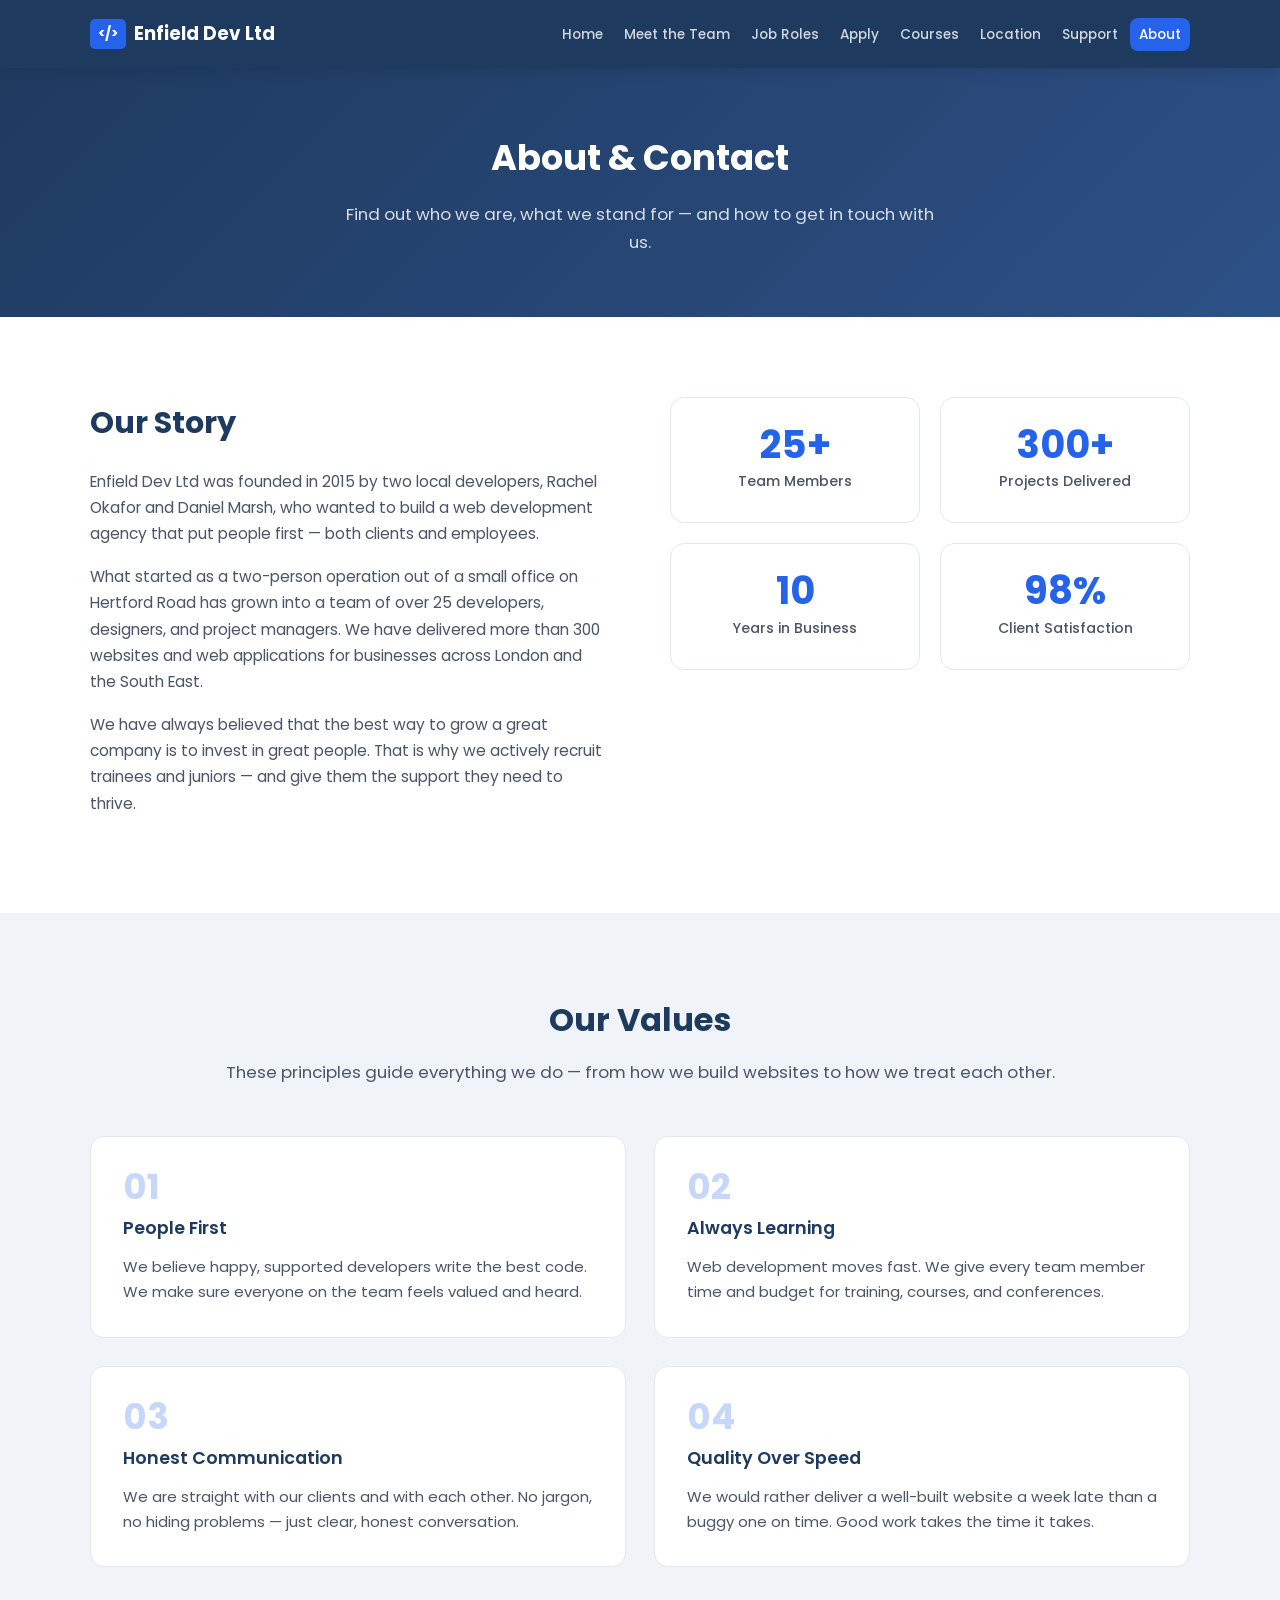
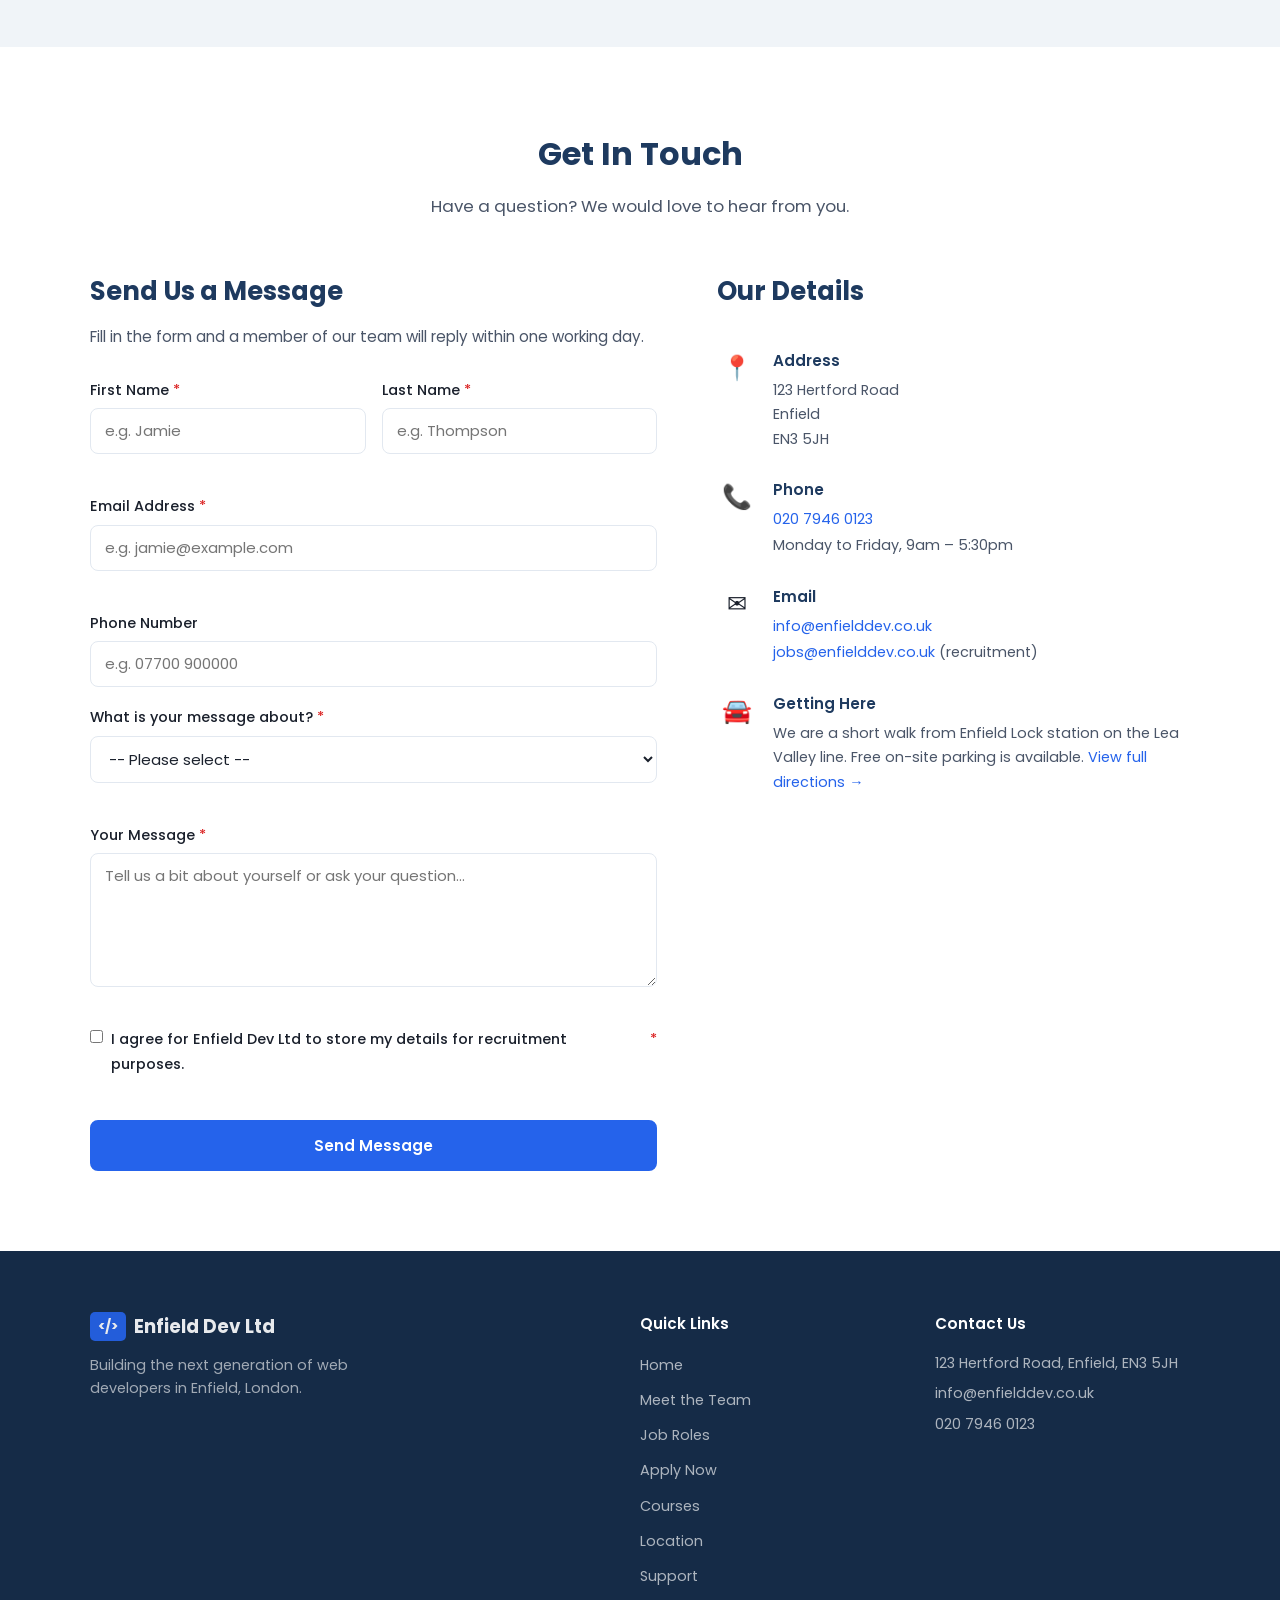
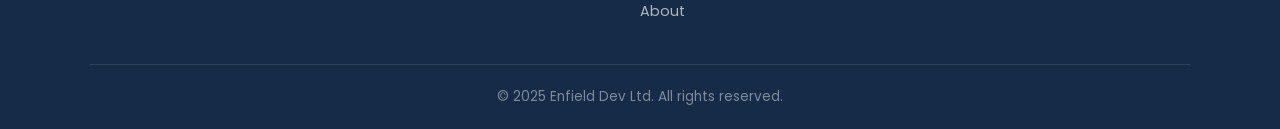
==== about-contact.html @ fc21119b "Add files via upload" ====
<!DOCTYPE html>
<html lang="en">
<head>
  <meta charset="UTF-8" />
  <meta name="viewport" content="width=device-width, initial-scale=1.0" />
  <title>About &amp; Contact | Enfield Dev Ltd</title>
  <meta name="description" content="Learn about Enfield Dev Ltd and get in touch. Our story, our values, and how to reach us." />
  <link rel="preconnect" href="https://fonts.googleapis.com" />
  <link rel="preconnect" href="https://fonts.gstatic.com" crossorigin />
  <link href="https://fonts.googleapis.com/css2?family=Poppins:wght@400;500;600;700&display=swap" rel="stylesheet" />
  <link rel="stylesheet" href="css/style.css" />
</head>
<body>

  <header class="site-header">
    <div class="container">
      <a href="index.html" class="logo">
        <span class="logo-icon">&lt;/&gt;</span>
        Enfield Dev Ltd
      </a>
      <button class="nav-toggle" id="navToggle" aria-label="Open navigation menu">
        <span></span><span></span><span></span>
      </button>
      <nav class="main-nav" id="mainNav">
        <ul>
          <li><a href="index.html">Home</a></li>
          <li><a href="team.html">Meet the Team</a></li>
          <li><a href="job-role.html">Job Roles</a></li>
          <li><a href="apply.html">Apply</a></li>
          <li><a href="courses.html">Courses</a></li>
          <li><a href="location.html">Location</a></li>
          <li><a href="support.html">Support</a></li>
          <li><a href="about-contact.html" class="active">About</a></li>
        </ul>
      </nav>
    </div>
  </header>

  <section class="page-hero">
    <div class="container">
      <h1>About &amp; Contact</h1>
      <p>Find out who we are, what we stand for — and how to get in touch with us.</p>
    </div>
  </section>

  <!-- ===== OUR STORY ===== -->
  <section class="section-padding">
    <div class="container">
      <div class="two-column">
        <div class="two-column-text">
          <h2>Our Story</h2>
          <p>
            Enfield Dev Ltd was founded in 2015 by two local developers, Rachel Okafor and Daniel Marsh,
            who wanted to build a web development agency that put people first — both clients and employees.
          </p>
          <p>
            What started as a two-person operation out of a small office on Hertford Road has grown into
            a team of over 25 developers, designers, and project managers. We have delivered more than
            300 websites and web applications for businesses across London and the South East.
          </p>
          <p>
            We have always believed that the best way to grow a great company is to invest in great people.
            That is why we actively recruit trainees and juniors — and give them the support they need to thrive.
          </p>
        </div>
        <div class="two-column-stats">
          <div class="stat-box">
            <div class="stat-number">25+</div>
            <div class="stat-label">Team Members</div>
          </div>
          <div class="stat-box">
            <div class="stat-number">300+</div>
            <div class="stat-label">Projects Delivered</div>
          </div>
          <div class="stat-box">
            <div class="stat-number">10</div>
            <div class="stat-label">Years in Business</div>
          </div>
          <div class="stat-box">
            <div class="stat-number">98%</div>
            <div class="stat-label">Client Satisfaction</div>
          </div>
        </div>
      </div>
    </div>
  </section>

  <!-- ===== OUR VALUES ===== -->
  <section class="section-padding bg-light">
    <div class="container">
      <h2 class="section-title">Our Values</h2>
      <p class="section-subtitle">These principles guide everything we do — from how we build websites to how we treat each other.</p>

      <div class="values-grid">
        <div class="value-item">
          <div class="value-number">01</div>
          <h3>People First</h3>
          <p>We believe happy, supported developers write the best code. We make sure everyone on the team feels valued and heard.</p>
        </div>
        <div class="value-item">
          <div class="value-number">02</div>
          <h3>Always Learning</h3>
          <p>Web development moves fast. We give every team member time and budget for training, courses, and conferences.</p>
        </div>
        <div class="value-item">
          <div class="value-number">03</div>
          <h3>Honest Communication</h3>
          <p>We are straight with our clients and with each other. No jargon, no hiding problems — just clear, honest conversation.</p>
        </div>
        <div class="value-item">
          <div class="value-number">04</div>
          <h3>Quality Over Speed</h3>
          <p>We would rather deliver a well-built website a week late than a buggy one on time. Good work takes the time it takes.</p>
        </div>
      </div>
    </div>
  </section>

  <!-- ===== CONTACT SECTION ===== -->
  <section class="section-padding">
    <div class="container">
      <h2 class="section-title">Get In Touch</h2>
      <p class="section-subtitle">Have a question? We would love to hear from you.</p>

      <div class="contact-layout">

        <!-- Contact Form -->
        <div class="contact-form-wrapper">
          <h2>Send Us a Message</h2>
          <p class="form-intro">Fill in the form and a member of our team will reply within one working day.</p>

          <div class="form-success" id="formSuccess" style="display: none;">
            <p>&#10004; Thank you! Your message has been sent. We will be in touch shortly.</p>
          </div>

          <form id="contactForm" class="contact-form" novalidate>

            <div class="form-row">
              <div class="form-group">
                <label for="firstName">First Name <span class="required">*</span></label>
                <input type="text" id="firstName" name="firstName" placeholder="e.g. Jamie" />
                <span class="field-error" id="firstNameError"></span>
              </div>
              <div class="form-group">
                <label for="lastName">Last Name <span class="required">*</span></label>
                <input type="text" id="lastName" name="lastName" placeholder="e.g. Thompson" />
                <span class="field-error" id="lastNameError"></span>
              </div>
            </div>

            <div class="form-group">
              <label for="email">Email Address <span class="required">*</span></label>
              <input type="email" id="email" name="email" placeholder="e.g. jamie@example.com" />
              <span class="field-error" id="emailError"></span>
            </div>

            <div class="form-group">
              <label for="phone">Phone Number</label>
              <input type="tel" id="phone" name="phone" placeholder="e.g. 07700 900000" />
            </div>

            <div class="form-group">
              <label for="role">What is your message about? <span class="required">*</span></label>
              <select id="role" name="role">
                <option value="">-- Please select --</option>
                <option value="trainee">Applying for Trainee Web Developer</option>
                <option value="frontend">Applying for Junior Front-End Developer</option>
                <option value="fullstack">Applying for Junior Full-Stack Developer</option>
                <option value="general">General Enquiry</option>
              </select>
              <span class="field-error" id="roleError"></span>
            </div>

            <div class="form-group">
              <label for="message">Your Message <span class="required">*</span></label>
              <textarea id="message" name="message" rows="5" placeholder="Tell us a bit about yourself or ask your question..."></textarea>
              <span class="field-error" id="messageError"></span>
            </div>

            <div class="form-group form-group-checkbox">
              <label class="checkbox-label">
                <input type="checkbox" id="consent" name="consent" />
                I agree for Enfield Dev Ltd to store my details for recruitment purposes. <span class="required">*</span>
              </label>
              <span class="field-error" id="consentError"></span>
            </div>

            <button type="submit" class="btn btn-primary btn-full">Send Message</button>

          </form>
        </div>

        <!-- Contact Info -->
        <div class="contact-info">
          <h2>Our Details</h2>

          <div class="info-item">
            <div class="info-icon">&#128205;</div>
            <div>
              <h3>Address</h3>
              <p>123 Hertford Road<br />Enfield<br />EN3 5JH</p>
            </div>
          </div>

          <div class="info-item">
            <div class="info-icon">&#128222;</div>
            <div>
              <h3>Phone</h3>
              <p><a href="tel:02079460123">020 7946 0123</a></p>
              <p class="info-note">Monday to Friday, 9am &ndash; 5:30pm</p>
            </div>
          </div>

          <div class="info-item">
            <div class="info-icon">&#9993;</div>
            <div>
              <h3>Email</h3>
              <p><a href="mailto:info@enfielddev.co.uk">info@enfielddev.co.uk</a></p>
              <p><a href="mailto:jobs@enfielddev.co.uk">jobs@enfielddev.co.uk</a> (recruitment)</p>
            </div>
          </div>

          <div class="info-item">
            <div class="info-icon">&#128664;</div>
            <div>
              <h3>Getting Here</h3>
              <p>We are a short walk from Enfield Lock station on the Lea Valley line. Free on-site parking is available. <a href="location.html">View full directions &rarr;</a></p>
            </div>
          </div>
        </div>

      </div>
    </div>
  </section>

  <footer class="site-footer">
    <div class="container">
      <div class="footer-grid">
        <div class="footer-brand">
          <a href="index.html" class="logo logo-light">
            <span class="logo-icon">&lt;/&gt;</span>
            Enfield Dev Ltd
          </a>
          <p>Building the next generation of web developers in Enfield, London.</p>
        </div>
        <div class="footer-links">
          <h4>Quick Links</h4>
          <ul>
            <li><a href="index.html">Home</a></li>
            <li><a href="team.html">Meet the Team</a></li>
            <li><a href="job-role.html">Job Roles</a></li>
            <li><a href="apply.html">Apply Now</a></li>
            <li><a href="courses.html">Courses</a></li>
            <li><a href="location.html">Location</a></li>
            <li><a href="support.html">Support</a></li>
            <li><a href="about-contact.html">About</a></li>
          </ul>
        </div>
        <div class="footer-contact-info">
          <h4>Contact Us</h4>
          <p>123 Hertford Road, Enfield, EN3 5JH</p>
          <p>info@enfielddev.co.uk</p>
          <p>020 7946 0123</p>
        </div>
      </div>
      <div class="footer-bottom">
        <p>&copy; 2025 Enfield Dev Ltd. All rights reserved.</p>
      </div>
    </div>
  </footer>

  <script src="js/script.js"></script>
</body>
</html>
---- css/style.css ----
/* ==========================================================================
   style.css — Shared stylesheet for Enfield Dev Ltd
   ========================================================================== */

/* --------------------------------------------------------------------------
   1. CSS VARIABLES (custom properties)
   -------------------------------------------------------------------------- */
:root {
  --primary:       #1e3a5f;   /* dark navy — main brand colour */
  --primary-dark:  #152b47;   /* darker shade for hover states */
  --accent:        #2563eb;   /* blue — buttons, links, highlights */
  --accent-hover:  #1d4ed8;   /* darker blue for hover */
  --light-bg:      #f0f4f8;   /* off-white section backgrounds */
  --white:         #ffffff;
  --text-dark:     #1a202c;   /* main body text */
  --text-medium:   #4a5568;   /* secondary text */
  --text-light:    #718096;   /* subtle captions */
  --border:        #e2e8f0;   /* dividers and card borders */
  --success:       #16a34a;   /* green for success messages */
  --error-red:     #dc2626;   /* red for form validation errors */
  --shadow-sm:     0 1px 3px rgba(0, 0, 0, 0.08);
  --shadow-md:     0 4px 12px rgba(0, 0, 0, 0.10);
  --shadow-lg:     0 8px 24px rgba(0, 0, 0, 0.12);
  --radius:        8px;
  --radius-lg:     14px;
}

/* --------------------------------------------------------------------------
   2. RESET & BASE STYLES
   -------------------------------------------------------------------------- */
*, *::before, *::after {
  box-sizing: border-box;
  margin: 0;
  padding: 0;
}

html {
  scroll-behavior: smooth;
}

body {
  font-family: 'Poppins', sans-serif;
  font-size: 16px;
  line-height: 1.7;
  color: var(--text-dark);
  background-color: var(--white);
}

img {
  max-width: 100%;
  display: block;
}

a {
  color: var(--accent);
  text-decoration: none;
}

a:hover {
  text-decoration: underline;
}

ul {
  list-style: none;
}

/* --------------------------------------------------------------------------
   3. LAYOUT HELPERS
   -------------------------------------------------------------------------- */
.container {
  max-width: 1140px;
  margin: 0 auto;
  padding: 0 20px;
}

.section-padding {
  padding: 80px 0;
}

.section-padding-small {
  padding: 30px 0;
}

.bg-light {
  background-color: var(--light-bg);
}

/* --------------------------------------------------------------------------
   4. TYPOGRAPHY HELPERS
   -------------------------------------------------------------------------- */
.section-title {
  font-size: 2rem;
  font-weight: 700;
  color: var(--primary);
  text-align: center;
  margin-bottom: 10px;
}

.section-subtitle {
  font-size: 1.05rem;
  color: var(--text-medium);
  text-align: center;
  margin-bottom: 50px;
}

.highlight {
  color: var(--accent);
}

/* --------------------------------------------------------------------------
   5. BUTTONS
   -------------------------------------------------------------------------- */
.btn {
  display: inline-block;
  padding: 12px 28px;
  border-radius: var(--radius);
  font-family: 'Poppins', sans-serif;
  font-size: 0.95rem;
  font-weight: 600;
  text-decoration: none;
  cursor: pointer;
  border: 2px solid transparent;
  transition: background-color 0.2s ease, color 0.2s ease, border-color 0.2s ease, transform 0.1s ease;
}

.btn:hover {
  text-decoration: none;
  transform: translateY(-1px);
}

/* Primary button — solid blue */
.btn-primary {
  background-color: var(--accent);
  color: var(--white);
  border-color: var(--accent);
}

.btn-primary:hover {
  background-color: var(--accent-hover);
  border-color: var(--accent-hover);
}

/* Outline button — transparent with border */
.btn-outline {
  background-color: transparent;
  color: var(--accent);
  border-color: var(--accent);
}

.btn-outline:hover {
  background-color: var(--accent);
  color: var(--white);
}

/* White button — for use on dark/coloured backgrounds */
.btn-white {
  background-color: var(--white);
  color: var(--primary);
  border-color: var(--white);
}

.btn-white:hover {
  background-color: var(--light-bg);
}

/* Small variant */
.btn-small {
  padding: 8px 18px;
  font-size: 0.875rem;
}

/* Full-width on mobile */
.btn-full {
  width: 100%;
  text-align: center;
}

/* --------------------------------------------------------------------------
   6. BADGES
   -------------------------------------------------------------------------- */
.badge {
  display: inline-block;
  padding: 4px 12px;
  border-radius: 20px;
  font-size: 0.78rem;
  font-weight: 600;
  text-transform: uppercase;
  letter-spacing: 0.05em;
  white-space: nowrap;
}

.badge-green {
  background-color: #dcfce7;
  color: #15803d;
}

.badge-blue {
  background-color: #dbeafe;
  color: #1d4ed8;
}

/* --------------------------------------------------------------------------
   7. SITE HEADER & NAVIGATION
   -------------------------------------------------------------------------- */
.site-header {
  background-color: var(--primary);
  position: sticky;
  top: 0;
  z-index: 100;
  box-shadow: var(--shadow-md);
}

.site-header .container {
  display: flex;
  align-items: center;
  justify-content: space-between;
  height: 68px;
}

/* Logo */
.logo {
  display: flex;
  align-items: center;
  gap: 8px;
  font-size: 1.15rem;
  font-weight: 700;
  color: var(--white);
  text-decoration: none;
  flex-shrink: 0;
}

.logo:hover {
  text-decoration: none;
  color: var(--white);
  opacity: 0.9;
}

.logo-icon {
  background-color: var(--accent);
  color: var(--white);
  padding: 3px 8px;
  border-radius: 5px;
  font-size: 0.85rem;
  font-weight: 700;
}

/* Light logo variant (footer) */
.logo-light {
  color: var(--white);
  opacity: 0.9;
}

.logo-light:hover {
  opacity: 1;
}

/* Main navigation */
.main-nav ul {
  display: flex;
  gap: 3px;
  align-items: center;
}

.main-nav a {
  color: rgba(255, 255, 255, 0.8);
  text-decoration: none;
  font-size: 0.85rem;
  font-weight: 500;
  padding: 7px 9px;
  border-radius: var(--radius);
  transition: color 0.2s, background-color 0.2s;
}

.main-nav a:hover {
  color: var(--white);
  background-color: rgba(255, 255, 255, 0.1);
  text-decoration: none;
}

.main-nav a.active {
  color: var(--white);
  background-color: var(--accent);
}

/* Hamburger toggle button (hidden on desktop) */
.nav-toggle {
  display: none;
  flex-direction: column;
  justify-content: space-between;
  width: 28px;
  height: 20px;
  background: none;
  border: none;
  cursor: pointer;
  padding: 0;
}

.nav-toggle span {
  display: block;
  height: 2px;
  width: 100%;
  background-color: var(--white);
  border-radius: 2px;
  transition: transform 0.25s ease, opacity 0.25s ease;
}

/* Animate hamburger into an X when open */
.nav-toggle.open span:nth-child(1) {
  transform: translateY(9px) rotate(45deg);
}
.nav-toggle.open span:nth-child(2) {
  opacity: 0;
}
.nav-toggle.open span:nth-child(3) {
  transform: translateY(-9px) rotate(-45deg);
}

/* --------------------------------------------------------------------------
   8. HERO SECTION
   -------------------------------------------------------------------------- */
.hero {
  background: linear-gradient(135deg, var(--primary) 0%, #2d5086 100%);
  color: var(--white);
  padding: 90px 0;
}

.hero-inner {
  display: grid;
  grid-template-columns: 1fr 1fr;
  gap: 60px;
  align-items: center;
}

.hero-content h1 {
  font-size: 2.6rem;
  font-weight: 700;
  line-height: 1.25;
  margin-bottom: 20px;
  color: var(--white);
}

.hero-text {
  font-size: 1.05rem;
  color: rgba(255, 255, 255, 0.85);
  margin-bottom: 35px;
  max-width: 520px;
}

.hero-buttons {
  display: flex;
  gap: 15px;
  flex-wrap: wrap;
}

/* Decorative code card in the hero */
.hero-visual {
  display: flex;
  justify-content: center;
}

.code-card {
  background-color: #0f1d30;
  border-radius: var(--radius-lg);
  overflow: hidden;
  width: 100%;
  max-width: 420px;
  box-shadow: var(--shadow-lg);
}

.code-bar {
  background-color: #1c2d3e;
  padding: 10px 14px;
  display: flex;
  gap: 7px;
  align-items: center;
}

.dot {
  width: 12px;
  height: 12px;
  border-radius: 50%;
}
.dot-red    { background-color: #ff5f57; }
.dot-yellow { background-color: #febc2e; }
.dot-green  { background-color: #28c840; }

.code-block {
  padding: 20px 24px;
  font-family: 'Courier New', Courier, monospace;
  font-size: 0.875rem;
  line-height: 1.7;
  overflow-x: auto;
}

.code-block code {
  white-space: pre;
}

/* Syntax colour helpers */
.c-purple { color: #c084fc; }
.c-blue   { color: #60a5fa; }
.c-green  { color: #4ade80; }
.c-grey   { color: #6b7280; }

/* --------------------------------------------------------------------------
   9. BENEFIT CARDS GRID
   -------------------------------------------------------------------------- */
.cards-grid {
  display: grid;
  grid-template-columns: repeat(3, 1fr);
  gap: 24px;
}

.card {
  background-color: var(--white);
  border: 1px solid var(--border);
  border-radius: var(--radius-lg);
  padding: 30px;
  text-align: center;
  transition: box-shadow 0.2s ease, transform 0.2s ease;
}

.card:hover {
  box-shadow: var(--shadow-md);
  transform: translateY(-3px);
}

.card-icon {
  font-size: 2.5rem;
  margin-bottom: 14px;
}

.card h3 {
  font-size: 1.1rem;
  font-weight: 600;
  color: var(--primary);
  margin-bottom: 10px;
}

.card p {
  font-size: 0.93rem;
  color: var(--text-medium);
  line-height: 1.6;
}

/* --------------------------------------------------------------------------
   10. JOB CARDS (homepage)
   -------------------------------------------------------------------------- */
.job-list {
  display: flex;
  flex-direction: column;
  gap: 20px;
  margin-bottom: 40px;
}

.job-card {
  background-color: var(--white);
  border: 1px solid var(--border);
  border-radius: var(--radius-lg);
  padding: 28px;
  transition: box-shadow 0.2s ease;
}

.job-card:hover {
  box-shadow: var(--shadow-md);
}

.job-card-header {
  display: flex;
  justify-content: space-between;
  align-items: flex-start;
  gap: 16px;
  margin-bottom: 12px;
  flex-wrap: wrap;
}

.job-title {
  font-size: 1.15rem;
  font-weight: 600;
  color: var(--primary);
  margin-bottom: 4px;
}

.job-meta {
  font-size: 0.875rem;
  color: var(--text-medium);
  margin-top: 4px;
}

.job-card p {
  font-size: 0.95rem;
  color: var(--text-medium);
  margin-bottom: 18px;
}

.section-cta {
  text-align: center;
  margin-top: 10px;
}

/* --------------------------------------------------------------------------
   11. TESTIMONIALS
   -------------------------------------------------------------------------- */
.testimonial-grid {
  display: grid;
  grid-template-columns: repeat(4, 1fr);
  gap: 24px;
}

.testimonial-card {
  background-color: var(--white);
  border: 1px solid var(--border);
  border-radius: var(--radius-lg);
  padding: 30px;
  font-style: normal;
  transition: box-shadow 0.2s ease;
}

.testimonial-card:hover {
  box-shadow: var(--shadow-md);
}

.testimonial-card p {
  font-size: 0.95rem;
  color: var(--text-dark);
  line-height: 1.75;
  margin-bottom: 24px;
  font-style: italic;
}

.testimonial-card footer {
  display: flex;
  align-items: center;
  gap: 14px;
}

.testimonial-avatar {
  width: 44px;
  height: 44px;
  border-radius: 50%;
  background-color: var(--accent);
  color: var(--white);
  display: flex;
  align-items: center;
  justify-content: center;
  font-size: 0.8rem;
  font-weight: 700;
  flex-shrink: 0;
}

.testimonial-card footer strong {
  display: block;
  font-size: 0.9rem;
  color: var(--text-dark);
}

.testimonial-card footer span {
  font-size: 0.8rem;
  color: var(--text-light);
}

/* --------------------------------------------------------------------------
   12. CTA BANNER
   -------------------------------------------------------------------------- */
.cta-banner {
  background: linear-gradient(135deg, var(--accent) 0%, #1d4ed8 100%);
  color: var(--white);
  padding: 70px 0;
  text-align: center;
}

.cta-banner h2 {
  font-size: 2rem;
  font-weight: 700;
  margin-bottom: 12px;
  color: var(--white);
}

.cta-banner p {
  font-size: 1.05rem;
  color: rgba(255, 255, 255, 0.85);
  margin-bottom: 30px;
}

/* --------------------------------------------------------------------------
   13. PAGE HERO (inner pages)
   -------------------------------------------------------------------------- */
.page-hero {
  background: linear-gradient(135deg, var(--primary) 0%, #2d5086 100%);
  color: var(--white);
  padding: 60px 0;
  text-align: center;
}

.page-hero h1 {
  font-size: 2.2rem;
  font-weight: 700;
  color: var(--white);
  margin-bottom: 12px;
}

.page-hero p {
  font-size: 1.05rem;
  color: rgba(255, 255, 255, 0.82);
  max-width: 600px;
  margin: 0 auto;
}

/* --------------------------------------------------------------------------
   14. ABOUT PAGE — TWO COLUMN LAYOUT
   -------------------------------------------------------------------------- */
.two-column {
  display: grid;
  grid-template-columns: 1fr 1fr;
  gap: 60px;
  align-items: start;
}

.two-column-text h2 {
  font-size: 1.9rem;
  font-weight: 700;
  color: var(--primary);
  margin-bottom: 20px;
}

.two-column-text p {
  color: var(--text-medium);
  margin-bottom: 16px;
  font-size: 0.97rem;
}

/* Stats grid inside the two-column layout */
.two-column-stats {
  display: grid;
  grid-template-columns: 1fr 1fr;
  gap: 20px;
}

.stat-box {
  background-color: var(--white);
  border: 1px solid var(--border);
  border-radius: var(--radius-lg);
  padding: 28px 20px;
  text-align: center;
}

.stat-number {
  font-size: 2.4rem;
  font-weight: 700;
  color: var(--accent);
  line-height: 1;
  margin-bottom: 6px;
}

.stat-label {
  font-size: 0.88rem;
  color: var(--text-medium);
  font-weight: 500;
}

/* --------------------------------------------------------------------------
   15. ABOUT PAGE — VALUES
   -------------------------------------------------------------------------- */
.values-grid {
  display: grid;
  grid-template-columns: repeat(2, 1fr);
  gap: 28px;
}

.value-item {
  background-color: var(--white);
  border: 1px solid var(--border);
  border-radius: var(--radius-lg);
  padding: 32px;
}

.value-number {
  font-size: 2.2rem;
  font-weight: 700;
  color: var(--accent);
  opacity: 0.25;
  line-height: 1;
  margin-bottom: 10px;
}

.value-item h3 {
  font-size: 1.1rem;
  font-weight: 600;
  color: var(--primary);
  margin-bottom: 10px;
}

.value-item p {
  font-size: 0.93rem;
  color: var(--text-medium);
}

/* --------------------------------------------------------------------------
   16. ABOUT PAGE — TEAM
   -------------------------------------------------------------------------- */
.team-grid {
  display: grid;
  grid-template-columns: repeat(4, 1fr);
  gap: 24px;
}

.team-card {
  background-color: var(--white);
  border: 1px solid var(--border);
  border-radius: var(--radius-lg);
  padding: 28px 20px;
  text-align: center;
  transition: box-shadow 0.2s ease;
}

.team-card:hover {
  box-shadow: var(--shadow-md);
}

.team-avatar {
  width: 70px;
  height: 70px;
  border-radius: 50%;
  color: var(--white);
  display: flex;
  align-items: center;
  justify-content: center;
  font-size: 1.1rem;
  font-weight: 700;
  margin: 0 auto 16px;
}

.team-card h3 {
  font-size: 1rem;
  font-weight: 600;
  color: var(--primary);
  margin-bottom: 4px;
}

.team-role {
  font-size: 0.83rem;
  color: var(--accent);
  font-weight: 500;
  margin-bottom: 12px;
}

.team-card p {
  font-size: 0.875rem;
  color: var(--text-medium);
  line-height: 1.6;
}

/* --------------------------------------------------------------------------
   17. ABOUT PAGE — TECH STACK
   -------------------------------------------------------------------------- */
.tech-grid {
  display: flex;
  flex-wrap: wrap;
  gap: 14px;
  justify-content: center;
}

.tech-item {
  background-color: var(--white);
  border: 2px solid var(--border);
  border-radius: var(--radius);
  padding: 10px 22px;
  transition: border-color 0.2s, background-color 0.2s;
}

.tech-item:hover {
  border-color: var(--accent);
  background-color: #eff6ff;
}

.tech-label {
  font-size: 0.95rem;
  font-weight: 600;
  color: var(--primary);
}

/* --------------------------------------------------------------------------
   18. JOBS PAGE — FILTER BAR
   -------------------------------------------------------------------------- */
.filter-bar {
  display: flex;
  align-items: center;
  gap: 16px;
  flex-wrap: wrap;
}

.filter-buttons {
  display: flex;
  gap: 10px;
  flex-wrap: wrap;
}

.filter-btn {
  padding: 8px 20px;
  border: 2px solid var(--border);
  border-radius: 24px;
  background-color: var(--white);
  font-family: 'Poppins', sans-serif;
  font-size: 0.875rem;
  font-weight: 500;
  color: var(--text-medium);
  cursor: pointer;
  transition: border-color 0.2s, background-color 0.2s, color 0.2s;
}

.filter-btn:hover {
  border-color: var(--accent);
  color: var(--accent);
}

.filter-btn.active {
  background-color: var(--accent);
  border-color: var(--accent);
  color: var(--white);
}

/* --------------------------------------------------------------------------
   19. JOBS PAGE — FULL JOB CARDS
   -------------------------------------------------------------------------- */
.job-full-card {
  background-color: var(--white);
  border: 1px solid var(--border);
  border-radius: var(--radius-lg);
  padding: 36px;
  margin-bottom: 28px;
  transition: box-shadow 0.2s ease;
}

.job-full-card:hover {
  box-shadow: var(--shadow-md);
}

/* Hidden class used by JS filter */
.job-full-card.hidden {
  display: none;
}

.job-full-header {
  display: flex;
  justify-content: space-between;
  align-items: flex-start;
  gap: 16px;
  margin-bottom: 28px;
  padding-bottom: 24px;
  border-bottom: 1px solid var(--border);
  flex-wrap: wrap;
}

.job-full-header h2 {
  font-size: 1.5rem;
  font-weight: 700;
  color: var(--primary);
  margin-top: 8px;
  margin-bottom: 4px;
}

.job-full-body {
  display: grid;
  grid-template-columns: 1fr 1fr;
  gap: 28px;
}

.job-section h3 {
  font-size: 1rem;
  font-weight: 600;
  color: var(--primary);
  margin-bottom: 10px;
  padding-bottom: 6px;
  border-bottom: 2px solid var(--light-bg);
}

.job-section p {
  font-size: 0.93rem;
  color: var(--text-medium);
  margin-bottom: 12px;
}

.job-list-items {
  list-style: none;
  padding: 0;
}

.job-list-items li {
  font-size: 0.93rem;
  color: var(--text-medium);
  padding: 5px 0 5px 22px;
  position: relative;
}

.job-list-items li::before {
  content: "✓";
  position: absolute;
  left: 0;
  color: var(--success);
  font-weight: 700;
}

/* --------------------------------------------------------------------------
   20. JOBS PAGE — APPLICATION PROCESS
   -------------------------------------------------------------------------- */
.process-steps {
  display: flex;
  align-items: flex-start;
  gap: 0;
  flex-wrap: wrap;
  justify-content: center;
}

.process-step {
  flex: 1;
  min-width: 180px;
  max-width: 220px;
  text-align: center;
  padding: 0 10px;
}

.step-number {
  width: 56px;
  height: 56px;
  border-radius: 50%;
  background-color: var(--accent);
  color: var(--white);
  font-size: 1.3rem;
  font-weight: 700;
  display: flex;
  align-items: center;
  justify-content: center;
  margin: 0 auto 14px;
}

.process-step h3 {
  font-size: 1rem;
  font-weight: 600;
  color: var(--primary);
  margin-bottom: 8px;
}

.process-step p {
  font-size: 0.88rem;
  color: var(--text-medium);
  line-height: 1.55;
}

.process-arrow {
  font-size: 1.5rem;
  color: var(--border);
  align-self: center;
  padding: 0 4px;
  margin-top: -30px;
}

/* --------------------------------------------------------------------------
   21. CONTACT PAGE — LAYOUT
   -------------------------------------------------------------------------- */
.contact-layout {
  display: grid;
  grid-template-columns: 1.2fr 1fr;
  gap: 60px;
  align-items: start;
}

.contact-form-wrapper h2,
.contact-info h2 {
  font-size: 1.6rem;
  font-weight: 700;
  color: var(--primary);
  margin-bottom: 10px;
}

.form-intro {
  color: var(--text-medium);
  margin-bottom: 28px;
  font-size: 0.95rem;
}

/* Contact form styles */
.contact-form {
  display: flex;
  flex-direction: column;
  gap: 18px;
}

.form-row {
  display: grid;
  grid-template-columns: 1fr 1fr;
  gap: 18px;
}

.form-group {
  display: flex;
  flex-direction: column;
  gap: 6px;
}

.form-group label {
  font-size: 0.9rem;
  font-weight: 500;
  color: var(--text-dark);
}

.required {
  color: var(--error-red);
}

.form-group input,
.form-group select,
.form-group textarea {
  width: 100%;
  padding: 11px 14px;
  border: 1.5px solid var(--border);
  border-radius: var(--radius);
  font-family: 'Poppins', sans-serif;
  font-size: 0.93rem;
  color: var(--text-dark);
  background-color: var(--white);
  transition: border-color 0.2s, box-shadow 0.2s;
  appearance: auto;
}

.form-group input:focus,
.form-group select:focus,
.form-group textarea:focus {
  outline: none;
  border-color: var(--accent);
  box-shadow: 0 0 0 3px rgba(37, 99, 235, 0.12);
}

/* Red border on invalid field after attempted submit */
.form-group input.invalid,
.form-group select.invalid,
.form-group textarea.invalid {
  border-color: var(--error-red);
}

.field-error {
  font-size: 0.8rem;
  color: var(--error-red);
  min-height: 16px;
}

/* Checkbox group */
.form-group-checkbox {
  flex-direction: row;
  align-items: flex-start;
  gap: 10px;
  flex-wrap: wrap;
}

.checkbox-label {
  font-size: 0.88rem;
  color: var(--text-medium);
  cursor: pointer;
  display: flex;
  align-items: flex-start;
  gap: 8px;
}

.checkbox-label input[type="checkbox"] {
  width: auto;
  flex-shrink: 0;
  margin-top: 3px;
  accent-color: var(--accent);
}

/* Success banner */
.form-success {
  background-color: #dcfce7;
  border: 1px solid #86efac;
  border-radius: var(--radius);
  padding: 16px 20px;
  margin-bottom: 24px;
}

.form-success p {
  color: #15803d;
  font-size: 0.95rem;
  font-weight: 500;
}

/* Contact info sidebar */
.contact-info {
  display: flex;
  flex-direction: column;
  gap: 24px;
}

.info-item {
  display: flex;
  gap: 16px;
  align-items: flex-start;
}

.info-icon {
  font-size: 1.5rem;
  flex-shrink: 0;
  width: 40px;
  text-align: center;
}

.info-item h3 {
  font-size: 0.95rem;
  font-weight: 600;
  color: var(--primary);
  margin-bottom: 4px;
}

.info-item p {
  font-size: 0.9rem;
  color: var(--text-medium);
  margin-bottom: 2px;
}

.info-item a {
  color: var(--accent);
}

.info-note {
  font-size: 0.8rem;
  color: var(--text-light);
}

/* Map placeholder */
.map-placeholder {
  background-color: var(--light-bg);
  border: 1px solid var(--border);
  border-radius: var(--radius-lg);
  min-height: 180px;
  display: flex;
  align-items: center;
  justify-content: center;
  text-align: center;
  padding: 20px;
}

.map-inner p {
  font-size: 0.95rem;
  color: var(--text-medium);
  margin-bottom: 6px;
}

.map-note {
  font-size: 0.8rem !important;
  color: var(--text-light) !important;
}

/* --------------------------------------------------------------------------
   22. CONTACT PAGE — FAQ (details/summary accordion)
   -------------------------------------------------------------------------- */
.faq-list {
  display: flex;
  flex-direction: column;
  gap: 12px;
  max-width: 780px;
  margin: 0 auto;
}

.faq-item {
  background-color: var(--white);
  border: 1px solid var(--border);
  border-radius: var(--radius);
  padding: 0;
  overflow: hidden;
}

.faq-item summary {
  padding: 16px 20px;
  font-size: 0.97rem;
  font-weight: 600;
  color: var(--primary);
  cursor: pointer;
  list-style: none;
  display: flex;
  justify-content: space-between;
  align-items: center;
  user-select: none;
}

.faq-item summary::-webkit-details-marker {
  display: none;
}

.faq-item summary::after {
  content: "+";
  font-size: 1.3rem;
  color: var(--accent);
  font-weight: 400;
  flex-shrink: 0;
}

.faq-item[open] summary::after {
  content: "−";
}

.faq-item p {
  padding: 0 20px 18px;
  font-size: 0.93rem;
  color: var(--text-medium);
  line-height: 1.7;
}

/* --------------------------------------------------------------------------
   23. SITE FOOTER
   -------------------------------------------------------------------------- */
.site-footer {
  background-color: var(--primary-dark);
  color: rgba(255, 255, 255, 0.75);
  padding-top: 60px;
}

.footer-grid {
  display: grid;
  grid-template-columns: 2fr 1fr 1fr;
  gap: 40px;
  padding-bottom: 40px;
}

.footer-brand p {
  font-size: 0.9rem;
  color: rgba(255, 255, 255, 0.6);
  margin-top: 12px;
  max-width: 280px;
  line-height: 1.6;
}

.footer-links h4,
.footer-contact-info h4 {
  font-size: 0.95rem;
  font-weight: 600;
  color: var(--white);
  margin-bottom: 14px;
}

.footer-links ul {
  display: flex;
  flex-direction: column;
  gap: 8px;
}

.footer-links a {
  font-size: 0.9rem;
  color: rgba(255, 255, 255, 0.65);
  text-decoration: none;
  transition: color 0.2s;
}

.footer-links a:hover {
  color: var(--white);
  text-decoration: none;
}

.footer-contact-info p {
  font-size: 0.9rem;
  color: rgba(255, 255, 255, 0.65);
  margin-bottom: 6px;
}

.footer-bottom {
  border-top: 1px solid rgba(255, 255, 255, 0.1);
  padding: 20px 0;
  text-align: center;
}

.footer-bottom p {
  font-size: 0.85rem;
  color: rgba(255, 255, 255, 0.45);
}

/* --------------------------------------------------------------------------
   24. RESPONSIVE — NAV COLLAPSE (max-width: 1100px)
   -------------------------------------------------------------------------- */
@media (max-width: 1100px) {
  .nav-toggle {
    display: flex;
  }

  .main-nav {
    display: none;
    position: absolute;
    top: 68px;
    left: 0;
    right: 0;
    background-color: var(--primary);
    padding: 16px 20px 24px;
    border-top: 1px solid rgba(255, 255, 255, 0.1);
    box-shadow: var(--shadow-md);
    z-index: 99;
  }

  .main-nav.open {
    display: block;
  }

  .main-nav ul {
    flex-direction: column;
    gap: 4px;
  }

  .main-nav a {
    display: block;
    padding: 10px 14px;
    font-size: 0.95rem;
  }
}

/* --------------------------------------------------------------------------
   25. RESPONSIVE — TABLET LAYOUTS (max-width: 900px)
   -------------------------------------------------------------------------- */
@media (max-width: 900px) {

  /* Hero */
  .hero-inner {
    grid-template-columns: 1fr;
    gap: 40px;
  }

  .hero-content h1 {
    font-size: 2rem;
  }

  /* Cards */
  .cards-grid {
    grid-template-columns: repeat(2, 1fr);
  }

  /* Testimonials */
  .testimonial-grid {
    grid-template-columns: repeat(2, 1fr);
  }

  /* About */
  .two-column {
    grid-template-columns: 1fr;
    gap: 40px;
  }

  .team-grid {
    grid-template-columns: repeat(2, 1fr);
  }

  .values-grid {
    grid-template-columns: 1fr;
  }

  /* Jobs */
  .job-full-body {
    grid-template-columns: 1fr;
  }

  .process-steps {
    flex-direction: column;
    align-items: center;
  }

  .process-arrow {
    transform: rotate(90deg);
    margin: 4px 0;
  }

  /* Contact */
  .contact-layout {
    grid-template-columns: 1fr;
    gap: 40px;
  }

  /* Footer */
  .footer-grid {
    grid-template-columns: 1fr;
    gap: 28px;
  }
}

/* --------------------------------------------------------------------------
   25. RESPONSIVE — MOBILE (max-width: 600px)
   -------------------------------------------------------------------------- */
@media (max-width: 600px) {
  .section-padding {
    padding: 55px 0;
  }

  .hero {
    padding: 60px 0;
  }

  .hero-content h1 {
    font-size: 1.75rem;
  }

  .hero-buttons {
    flex-direction: column;
  }

  .btn {
    text-align: center;
  }

  .section-title {
    font-size: 1.6rem;
  }

  .cards-grid {
    grid-template-columns: 1fr;
  }

  .two-column-stats {
    grid-template-columns: 1fr 1fr;
  }

  .team-grid {
    grid-template-columns: 1fr;
  }

  .form-row {
    grid-template-columns: 1fr;
  }

  .job-full-card {
    padding: 24px 18px;
  }

  .job-full-header {
    flex-direction: column;
  }

  .cta-banner h2 {
    font-size: 1.5rem;
  }

  .page-hero h1 {
    font-size: 1.75rem;
  }
}

/* ==========================================================================
   NEW PAGE STYLES
   ========================================================================== */

/* --------------------------------------------------------------------------
   COURSE CARDS (courses.html)
   Cards with external link buttons pinned to the bottom
   -------------------------------------------------------------------------- */
.course-card {
  display: flex;
  flex-direction: column;
}

.course-card p {
  flex: 1;
}

.course-card .btn {
  margin-top: 18px;
  display: block;
  text-align: center;
}

/* --------------------------------------------------------------------------
   MAP PLACEHOLDER (location.html)
   -------------------------------------------------------------------------- */
.map-placeholder-large {
  background: var(--light-bg);
  border: 2px dashed var(--border);
  border-radius: var(--radius-lg);
  min-height: 280px;
  display: flex;
  align-items: center;
  justify-content: center;
  text-align: center;
  padding: 40px 20px;
  margin-bottom: 50px;
}

/* --------------------------------------------------------------------------
   HOURS TABLE (location.html)
   -------------------------------------------------------------------------- */
.hours-table {
  width: 100%;
  border-collapse: collapse;
  margin-top: 12px;
  border-radius: var(--radius);
  overflow: hidden;
}

.hours-table th {
  text-align: left;
  padding: 10px 14px;
  background-color: var(--primary);
  color: var(--white);
  font-size: 0.875rem;
  font-weight: 600;
}

.hours-table td {
  padding: 9px 14px;
  font-size: 0.875rem;
  border-bottom: 1px solid var(--border);
  color: var(--text-medium);
}

.hours-table tr:last-child td {
  border-bottom: none;
}

.hours-table tr:nth-child(even) td {
  background-color: var(--light-bg);
}

/* --------------------------------------------------------------------------
   CAREER PROGRESSION STEPS (job-role.html)
   -------------------------------------------------------------------------- */
.progression-grid {
  display: grid;
  grid-template-columns: repeat(4, 1fr);
  margin-top: 40px;
}

.progression-step {
  text-align: center;
  padding: 30px 16px;
  border: 1px solid var(--border);
  border-right: none;
  background-color: var(--white);
  position: relative;
}

.progression-step:last-child {
  border-right: 1px solid var(--border);
  border-radius: 0 var(--radius) var(--radius) 0;
}

.progression-step:first-child {
  border-radius: var(--radius) 0 0 var(--radius);
  background-color: var(--light-bg);
}

.prog-level {
  font-size: 0.72rem;
  font-weight: 700;
  color: var(--accent);
  text-transform: uppercase;
  letter-spacing: 0.06em;
  margin-bottom: 8px;
}

.prog-title {
  font-size: 1rem;
  font-weight: 700;
  color: var(--primary);
  margin-bottom: 6px;
}

.prog-salary {
  font-size: 0.85rem;
  color: var(--text-medium);
}

/* --------------------------------------------------------------------------
   TEAM MEMBER SKILLS (team.html)
   -------------------------------------------------------------------------- */
.team-skills {
  font-size: 0.82rem;
  color: var(--text-light);
  margin-top: 8px;
  padding-top: 8px;
  border-top: 1px solid var(--border);
}

/* --------------------------------------------------------------------------
   APPLY FORM — FORM ROW (two columns side-by-side)
   -------------------------------------------------------------------------- */
.form-row {
  display: grid;
  grid-template-columns: 1fr 1fr;
  gap: 16px;
}

/* --------------------------------------------------------------------------
   RESPONSIVE — NEW PAGES (max-width: 900px)
   -------------------------------------------------------------------------- */
@media (max-width: 900px) {
  .progression-grid {
    grid-template-columns: repeat(2, 1fr);
  }

  .progression-step:nth-child(2) {
    border-right: 1px solid var(--border);
    border-radius: 0 var(--radius) 0 0;
  }

  .progression-step:first-child {
    border-radius: var(--radius) 0 0 0;
  }

  .progression-step:nth-child(3) {
    border-top: none;
    border-radius: 0 0 0 var(--radius);
  }

  .progression-step:last-child {
    border-top: none;
    border-right: 1px solid var(--border);
    border-radius: 0 0 var(--radius) 0;
  }

  .form-row {
    grid-template-columns: 1fr;
  }
}

@media (max-width: 600px) {
  .map-placeholder-large {
    min-height: 180px;
  }

  .progression-grid {
    grid-template-columns: 1fr;
  }

  .progression-step,
  .progression-step:first-child,
  .progression-step:nth-child(2),
  .progression-step:nth-child(3),
  .progression-step:last-child {
    border-right: 1px solid var(--border);
    border-radius: 0;
    border-top: none;
  }

  .progression-step:first-child {
    border-top: 1px solid var(--border);
    border-radius: var(--radius) var(--radius) 0 0;
  }

  .progression-step:last-child {
    border-radius: 0 0 var(--radius) var(--radius);
  }
}
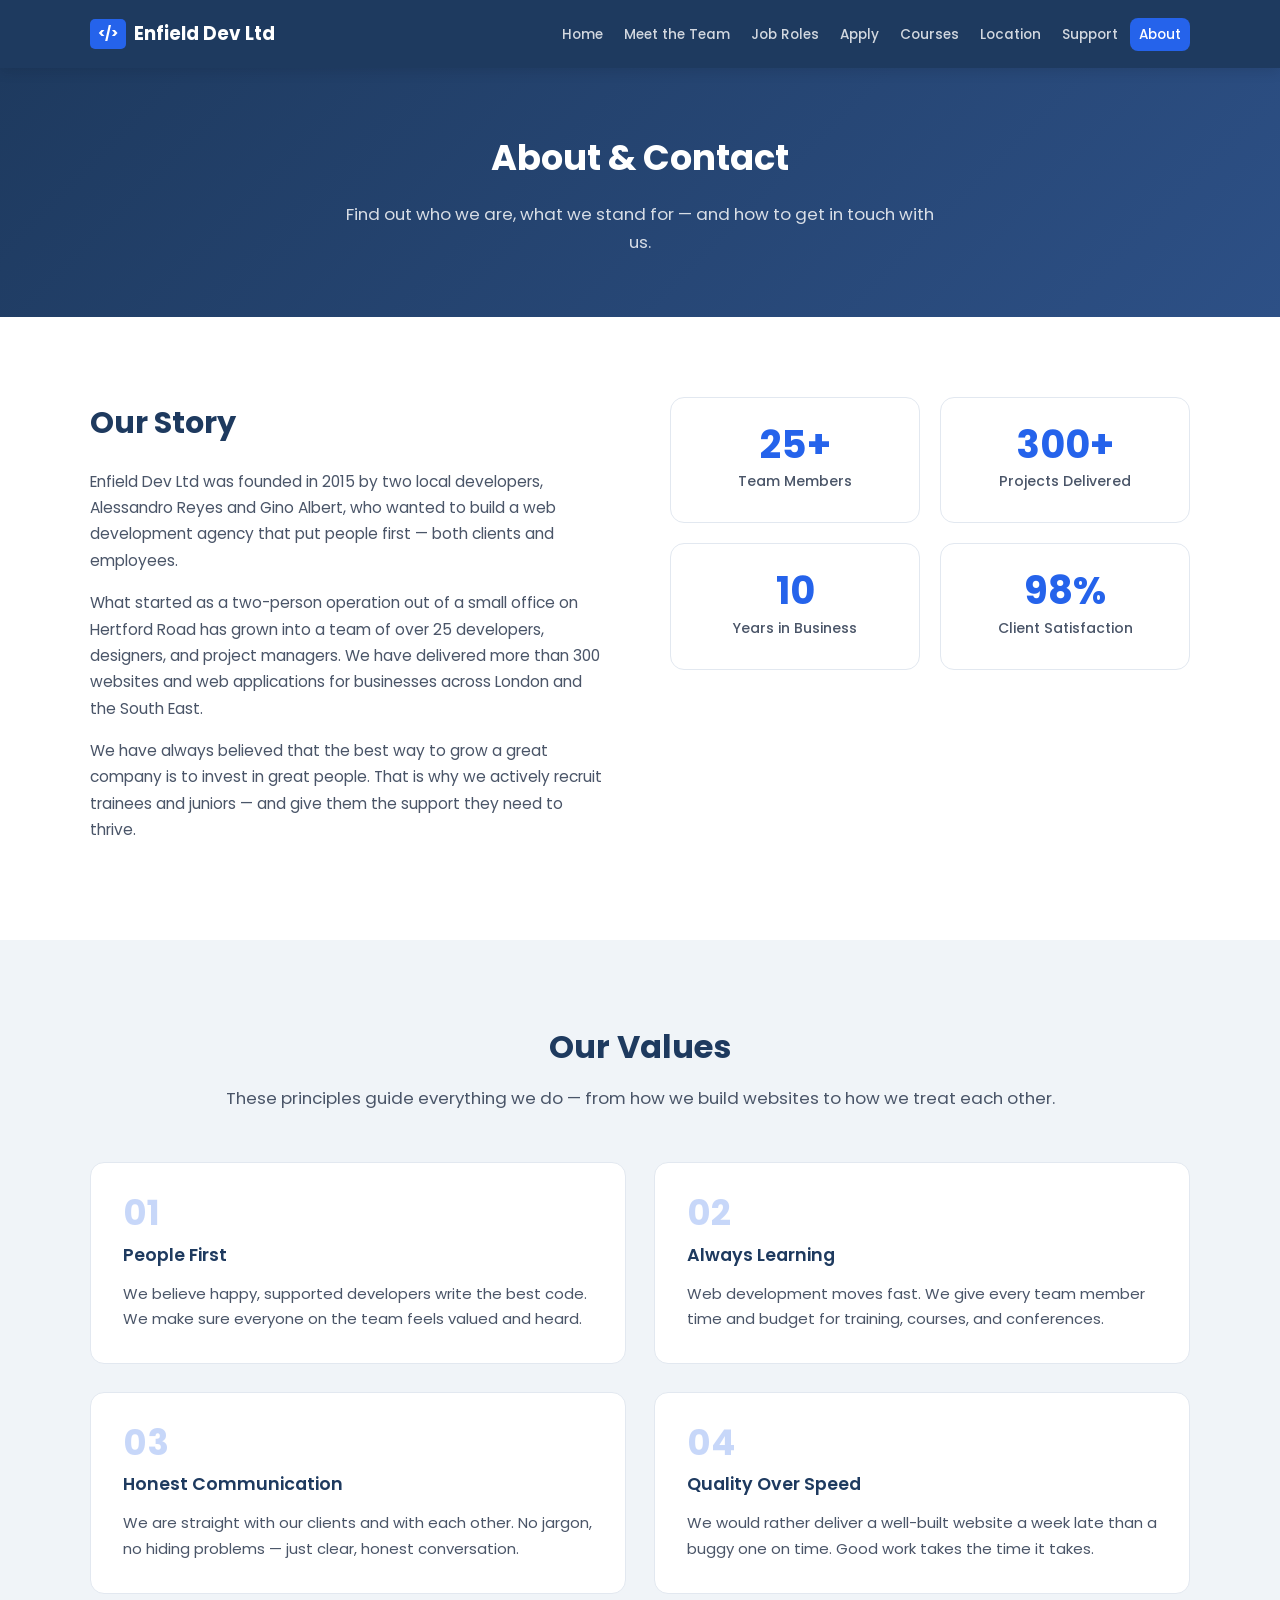
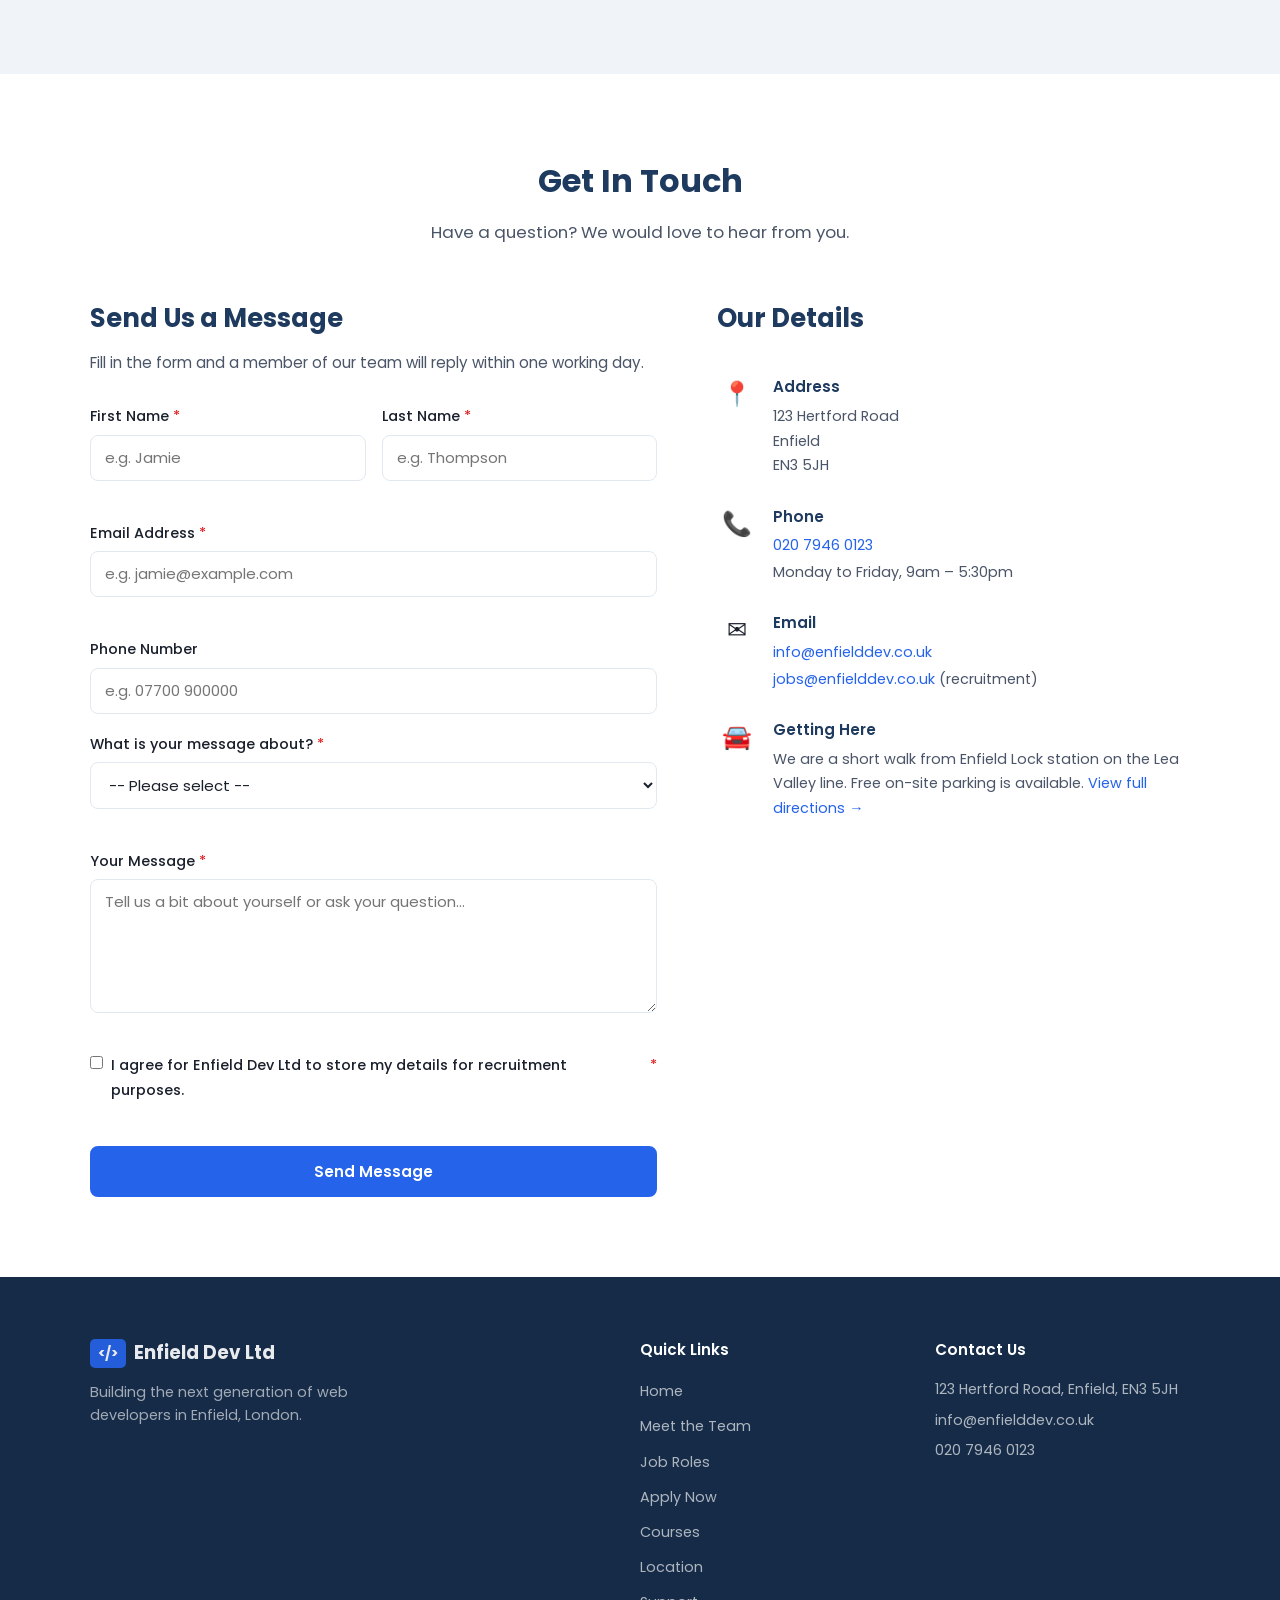
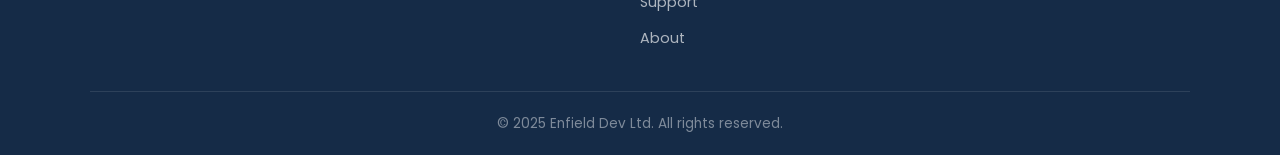
==== commit 1dc11c45: "Add files via upload Fix staff name consistency" ====
--- a/about-contact.html
+++ b/about-contact.html
@@ -50,7 +50,7 @@
         <div class="two-column-text">
           <h2>Our Story</h2>
           <p>
-            Enfield Dev Ltd was founded in 2015 by two local developers, Rachel Okafor and Daniel Marsh,
+            Enfield Dev Ltd was founded in 2015 by two local developers, Alessandro Reyes and Gino Albert,
             who wanted to build a web development agency that put people first — both clients and employees.
           </p>
           <p>
